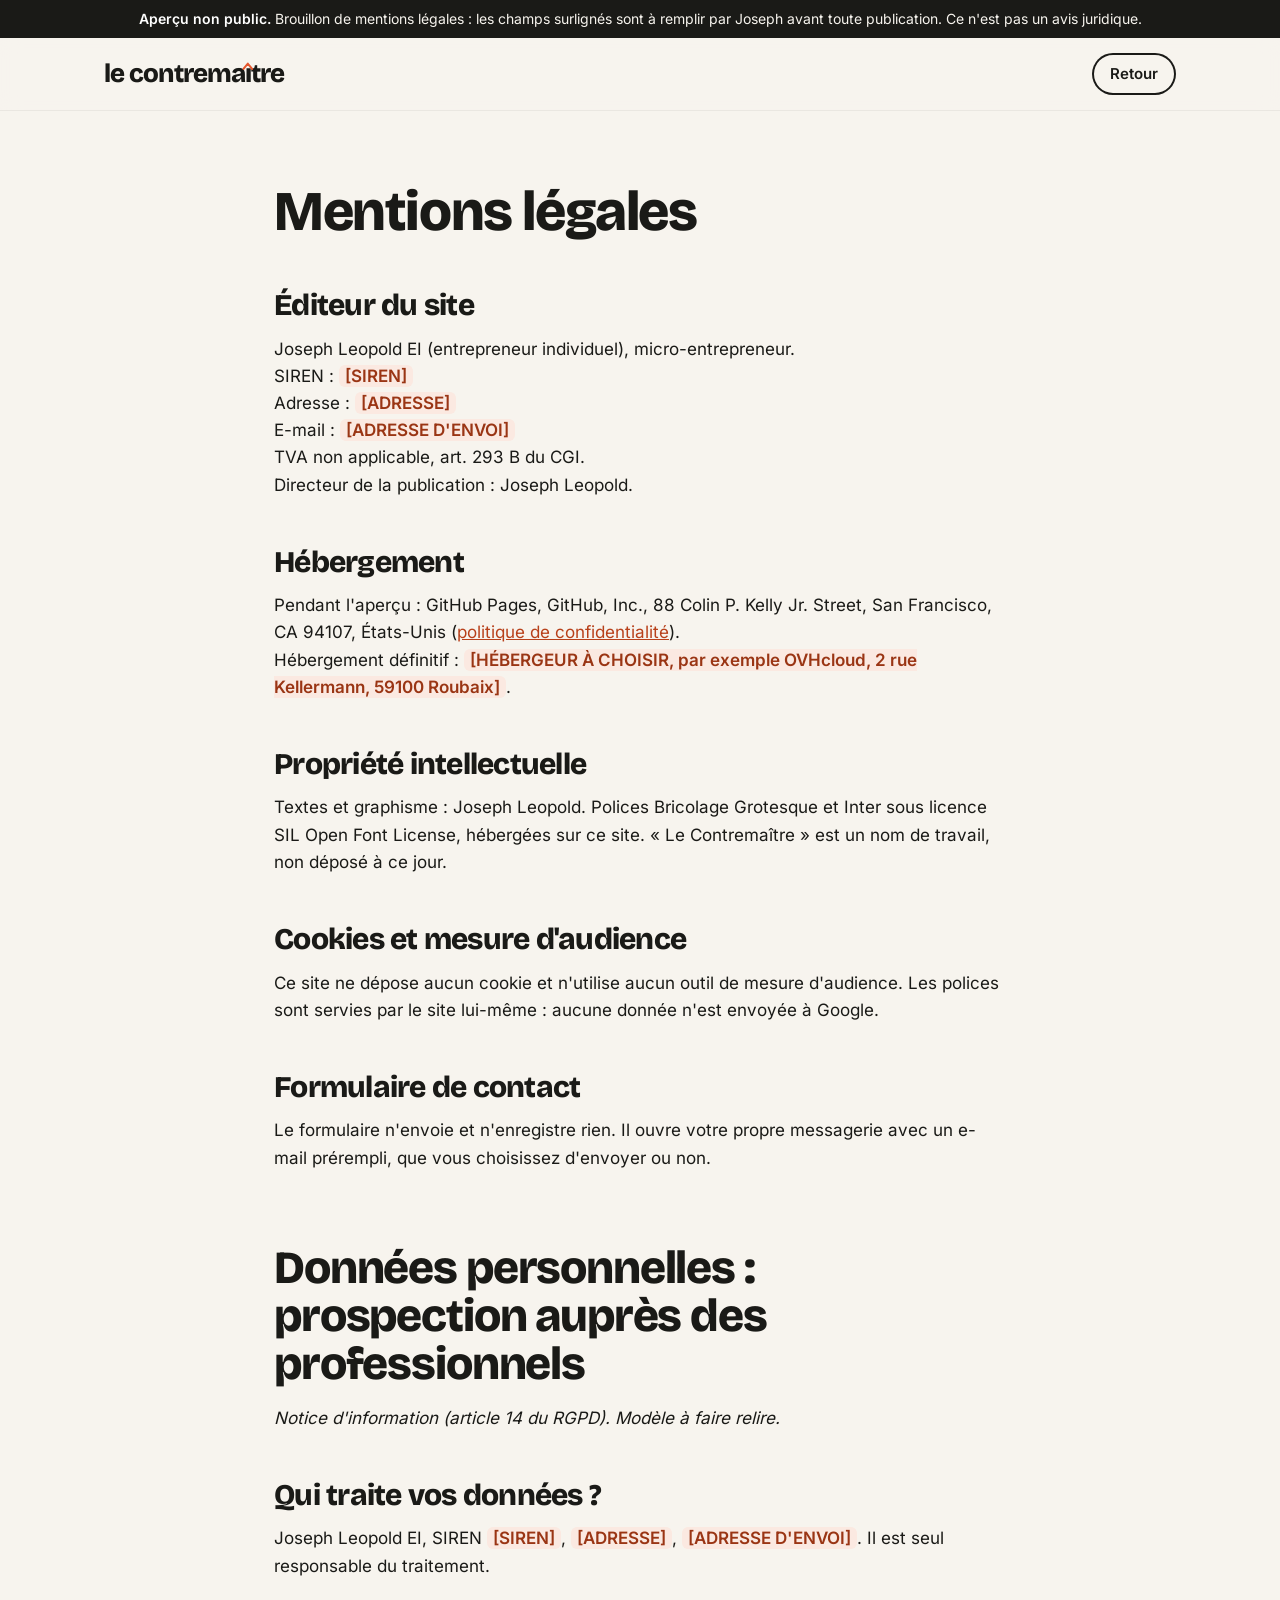
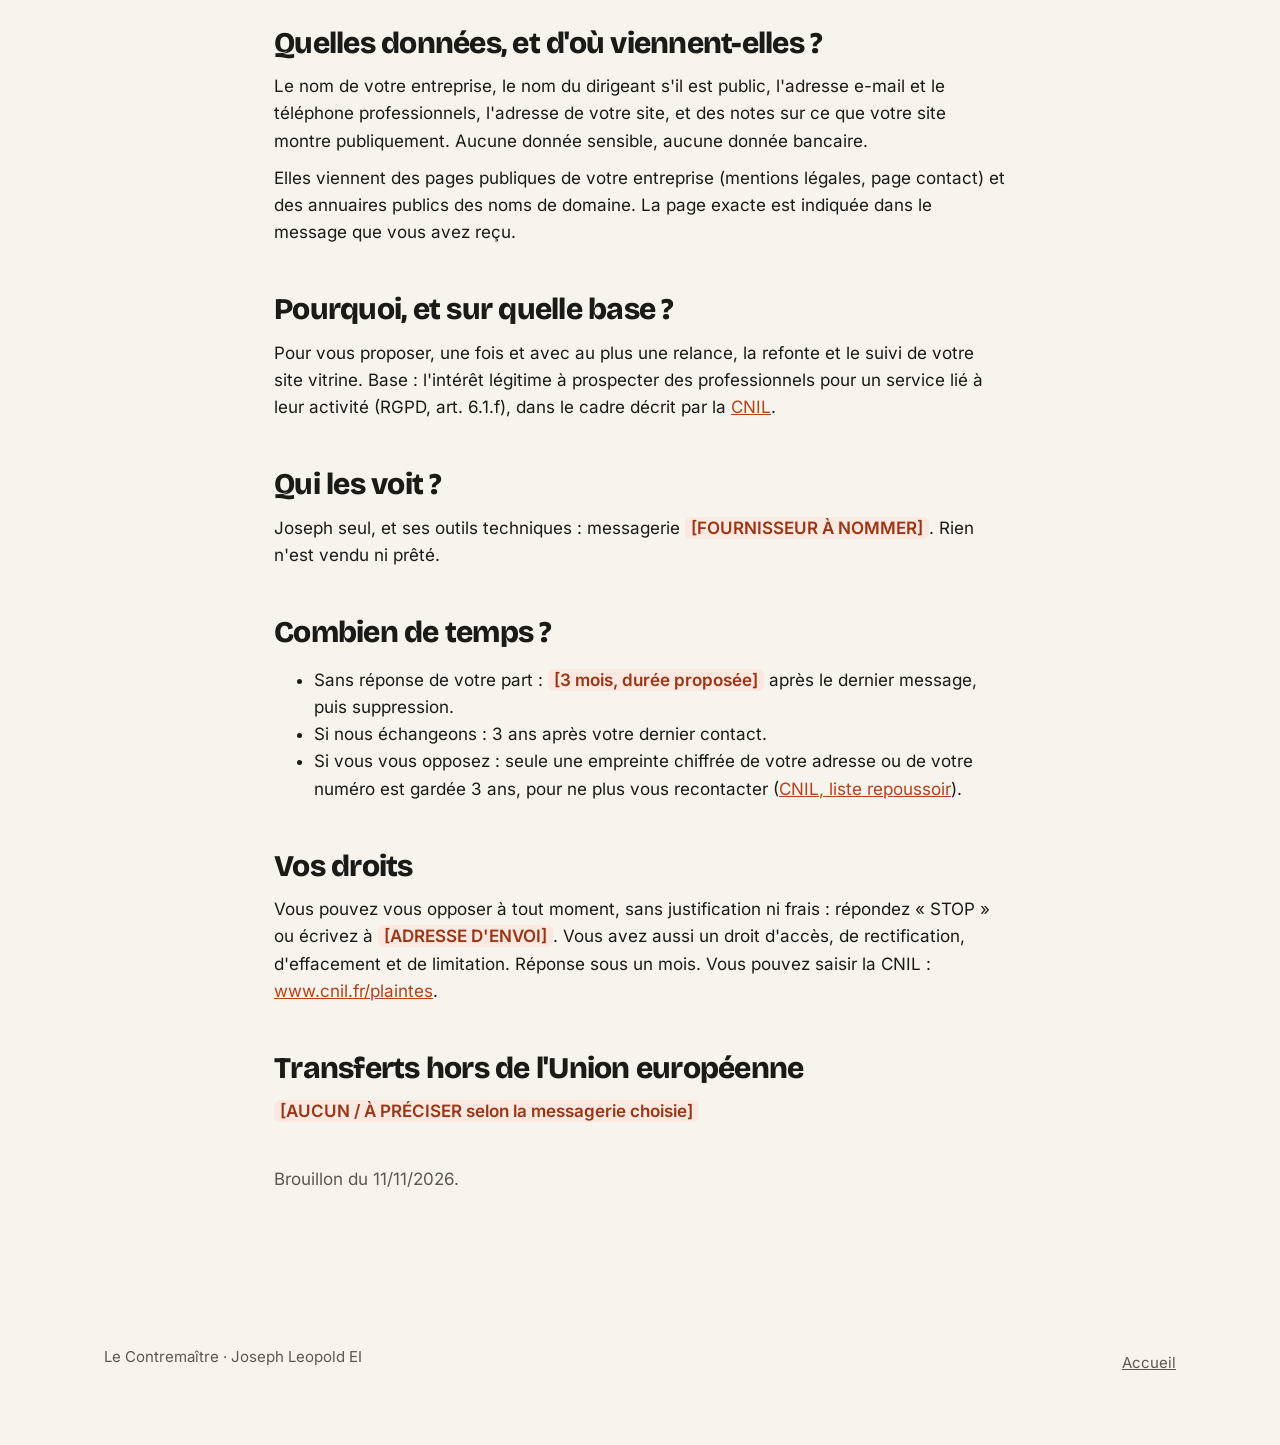
==== mentions.html @ 60250f15 "Le Contremaître : aperçu une page (local, non publié)" ====
<!DOCTYPE html>
<html lang="fr">
<head>
<meta charset="utf-8">
<meta name="viewport" content="width=device-width, initial-scale=1">
<meta name="robots" content="noindex, nofollow, noarchive">
<title>Mentions légales (brouillon) — Le Contremaître</title>
<link rel="icon" href="assets/favicon.svg" type="image/svg+xml">
<link rel="stylesheet" href="assets/fonts.css">
<link rel="stylesheet" href="assets/style.css">
<script src="assets/config.js"></script>
<style>.legal{padding:72px 0 96px}.legal .wrap{max-width:780px}.legal h2{font-size:30px;margin:48px 0 14px}.legal p,.legal li{font-size:17px}.legal p+p{margin-top:10px}.todo{background:#FBE9E1;color:#9A3514;font-weight:600;padding:1px 6px;border-radius:6px}</style>
</head>
<body>
<div class="apercu" role="note"><strong>Aperçu non public.</strong> Brouillon de mentions légales : les champs surlignés sont à remplir par Joseph avant toute publication. Ce n'est pas un avis juridique.</div>
<header class="site"><div class="wrap"><a class="logo" href="index.html">le contrema<span class="i">ı</span>tre</a><a class="btn ghost" href="index.html" style="padding:9px 18px;font-size:15px">Retour</a></div></header>
<main class="legal"><div class="wrap">
<h1 style="font-size:clamp(36px,6vw,56px)">Mentions légales</h1>

<h2>Éditeur du site</h2>
<p>Joseph Leopold EI (entrepreneur individuel), micro-entrepreneur.<br>
SIREN : <span class="todo">[SIREN]</span><br>
Adresse : <span class="todo">[ADRESSE]</span><br>
E-mail : <span data-email class="todo">[ADRESSE D'ENVOI]</span><br>
TVA non applicable, art. 293 B du CGI.<br>
Directeur de la publication : Joseph Leopold.</p>

<h2>Hébergement</h2>
<p>Pendant l'aperçu : GitHub Pages, GitHub, Inc., 88 Colin P. Kelly Jr. Street, San Francisco, CA 94107, États-Unis (<a href="https://docs.github.com/fr/site-policy/privacy-policies/github-general-privacy-statement" rel="noopener">politique de confidentialité</a>).<br>
Hébergement définitif : <span class="todo">[HÉBERGEUR À CHOISIR, par exemple OVHcloud, 2 rue Kellermann, 59100 Roubaix]</span>.</p>

<h2>Propriété intellectuelle</h2>
<p>Textes et graphisme : Joseph Leopold. Polices Bricolage Grotesque et Inter sous licence SIL Open Font License, hébergées sur ce site. « Le Contremaître » est un nom de travail, non déposé à ce jour.</p>

<h2>Cookies et mesure d'audience</h2>
<p>Ce site ne dépose aucun cookie et n'utilise aucun outil de mesure d'audience. Les polices sont servies par le site lui-même : aucune donnée n'est envoyée à Google.</p>

<h2>Formulaire de contact</h2>
<p>Le formulaire n'envoie et n'enregistre rien. Il ouvre votre propre messagerie avec un e-mail prérempli, que vous choisissez d'envoyer ou non.</p>

<h1 style="font-size:clamp(32px,5vw,46px);margin-top:72px">Données personnelles : prospection auprès des professionnels</h1>
<p style="margin-top:16px"><em>Notice d'information (article 14 du RGPD). Modèle à faire relire.</em></p>

<h2>Qui traite vos données ?</h2>
<p>Joseph Leopold EI, SIREN <span class="todo">[SIREN]</span>, <span class="todo">[ADRESSE]</span>, <span data-email class="todo">[ADRESSE D'ENVOI]</span>. Il est seul responsable du traitement.</p>
<h2>Quelles données, et d'où viennent-elles ?</h2>
<p>Le nom de votre entreprise, le nom du dirigeant s'il est public, l'adresse e-mail et le téléphone professionnels, l'adresse de votre site, et des notes sur ce que votre site montre publiquement. Aucune donnée sensible, aucune donnée bancaire.</p>
<p>Elles viennent des pages publiques de votre entreprise (mentions légales, page contact) et des annuaires publics des noms de domaine. La page exacte est indiquée dans le message que vous avez reçu.</p>
<h2>Pourquoi, et sur quelle base ?</h2>
<p>Pour vous proposer, une fois et avec au plus une relance, la refonte et le suivi de votre site vitrine. Base : l'intérêt légitime à prospecter des professionnels pour un service lié à leur activité (RGPD, art. 6.1.f), dans le cadre décrit par la <a href="https://www.cnil.fr/fr/la-prospection-commerciale-par-courrier-electronique-sms-mms-et-automate-dappel" rel="noopener">CNIL</a>.</p>
<h2>Qui les voit ?</h2>
<p>Joseph seul, et ses outils techniques : messagerie <span class="todo">[FOURNISSEUR À NOMMER]</span>. Rien n'est vendu ni prêté.</p>
<h2>Combien de temps ?</h2>
<ul>
<li>Sans réponse de votre part : <span class="todo">[3 mois, durée proposée]</span> après le dernier message, puis suppression.</li>
<li>Si nous échangeons : 3 ans après votre dernier contact.</li>
<li>Si vous vous opposez : seule une empreinte chiffrée de votre adresse ou de votre numéro est gardée 3 ans, pour ne plus vous recontacter (<a href="https://www.cnil.fr/fr/comment-utiliser-une-liste-repoussoir-pour-respecter-lopposition-la-prospection" rel="noopener">CNIL, liste repoussoir</a>).</li>
</ul>
<h2>Vos droits</h2>
<p>Vous pouvez vous opposer à tout moment, sans justification ni frais : répondez « STOP » ou écrivez à <span data-email class="todo">[ADRESSE D'ENVOI]</span>. Vous avez aussi un droit d'accès, de rectification, d'effacement et de limitation. Réponse sous un mois. Vous pouvez saisir la CNIL : <a href="https://www.cnil.fr/fr/plaintes" rel="noopener">www.cnil.fr/plaintes</a>.</p>
<h2>Transferts hors de l'Union européenne</h2>
<p><span class="todo">[AUCUN / À PRÉCISER selon la messagerie choisie]</span></p>
<p style="margin-top:40px" class="note">Brouillon du 11/11/2026.</p>
</div></main>
<footer><div class="wrap"><span>Le Contremaître · Joseph Leopold EI</span><span><a href="index.html">Accueil</a></span></div></footer>
<script src="assets/main.js"></script>
</body></html>
---- assets/fonts.css ----
@font-face{font-family: 'Bricolage Grotesque';
  font-style: normal;
  font-weight: 500;
  font-stretch: 100%;
  font-display: swap;
  src: url(../fonts/BricolageGrotesque-latin-ext.woff2) format('woff2');
  unicode-range: U+0100-02BA, U+02BD-02C5, U+02C7-02CC, U+02CE-02D7, U+02DD-02FF, U+0304, U+0308, U+0329, U+1D00-1DBF, U+1E00-1E9F, U+1EF2-1EFF, U+2020, U+20A0-20AB, U+20AD-20C4, U+2113, U+2C60-2C7F, U+A720-A7FF;}
@font-face{font-family: 'Bricolage Grotesque';
  font-style: normal;
  font-weight: 500;
  font-stretch: 100%;
  font-display: swap;
  src: url(../fonts/BricolageGrotesque-latin.woff2) format('woff2');
  unicode-range: U+0000-00FF, U+0131, U+0152-0153, U+02BB-02BC, U+02C6, U+02DA, U+02DC, U+0304, U+0308, U+0329, U+2000-206F, U+20AC, U+2122, U+2191, U+2193, U+2212, U+2215, U+FEFF, U+FFFD;}
@font-face{font-family: 'Bricolage Grotesque';
  font-style: normal;
  font-weight: 700;
  font-stretch: 100%;
  font-display: swap;
  src: url(../fonts/BricolageGrotesque-latin-ext.woff2) format('woff2');
  unicode-range: U+0100-02BA, U+02BD-02C5, U+02C7-02CC, U+02CE-02D7, U+02DD-02FF, U+0304, U+0308, U+0329, U+1D00-1DBF, U+1E00-1E9F, U+1EF2-1EFF, U+2020, U+20A0-20AB, U+20AD-20C4, U+2113, U+2C60-2C7F, U+A720-A7FF;}
@font-face{font-family: 'Bricolage Grotesque';
  font-style: normal;
  font-weight: 700;
  font-stretch: 100%;
  font-display: swap;
  src: url(../fonts/BricolageGrotesque-latin.woff2) format('woff2');
  unicode-range: U+0000-00FF, U+0131, U+0152-0153, U+02BB-02BC, U+02C6, U+02DA, U+02DC, U+0304, U+0308, U+0329, U+2000-206F, U+20AC, U+2122, U+2191, U+2193, U+2212, U+2215, U+FEFF, U+FFFD;}
@font-face{font-family: 'Bricolage Grotesque';
  font-style: normal;
  font-weight: 800;
  font-stretch: 100%;
  font-display: swap;
  src: url(../fonts/BricolageGrotesque-latin-ext.woff2) format('woff2');
  unicode-range: U+0100-02BA, U+02BD-02C5, U+02C7-02CC, U+02CE-02D7, U+02DD-02FF, U+0304, U+0308, U+0329, U+1D00-1DBF, U+1E00-1E9F, U+1EF2-1EFF, U+2020, U+20A0-20AB, U+20AD-20C4, U+2113, U+2C60-2C7F, U+A720-A7FF;}
@font-face{font-family: 'Bricolage Grotesque';
  font-style: normal;
  font-weight: 800;
  font-stretch: 100%;
  font-display: swap;
  src: url(../fonts/BricolageGrotesque-latin.woff2) format('woff2');
  unicode-range: U+0000-00FF, U+0131, U+0152-0153, U+02BB-02BC, U+02C6, U+02DA, U+02DC, U+0304, U+0308, U+0329, U+2000-206F, U+20AC, U+2122, U+2191, U+2193, U+2212, U+2215, U+FEFF, U+FFFD;}
@font-face{font-family: 'Inter';
  font-style: normal;
  font-weight: 400;
  font-display: swap;
  src: url(../fonts/Inter-latin-ext.woff2) format('woff2');
  unicode-range: U+0100-02BA, U+02BD-02C5, U+02C7-02CC, U+02CE-02D7, U+02DD-02FF, U+0304, U+0308, U+0329, U+1D00-1DBF, U+1E00-1E9F, U+1EF2-1EFF, U+2020, U+20A0-20AB, U+20AD-20C4, U+2113, U+2C60-2C7F, U+A720-A7FF;}
@font-face{font-family: 'Inter';
  font-style: normal;
  font-weight: 400;
  font-display: swap;
  src: url(../fonts/Inter-latin.woff2) format('woff2');
  unicode-range: U+0000-00FF, U+0131, U+0152-0153, U+02BB-02BC, U+02C6, U+02DA, U+02DC, U+0304, U+0308, U+0329, U+2000-206F, U+20AC, U+2122, U+2191, U+2193, U+2212, U+2215, U+FEFF, U+FFFD;}
@font-face{font-family: 'Inter';
  font-style: normal;
  font-weight: 500;
  font-display: swap;
  src: url(../fonts/Inter-latin-ext.woff2) format('woff2');
  unicode-range: U+0100-02BA, U+02BD-02C5, U+02C7-02CC, U+02CE-02D7, U+02DD-02FF, U+0304, U+0308, U+0329, U+1D00-1DBF, U+1E00-1E9F, U+1EF2-1EFF, U+2020, U+20A0-20AB, U+20AD-20C4, U+2113, U+2C60-2C7F, U+A720-A7FF;}
@font-face{font-family: 'Inter';
  font-style: normal;
  font-weight: 500;
  font-display: swap;
  src: url(../fonts/Inter-latin.woff2) format('woff2');
  unicode-range: U+0000-00FF, U+0131, U+0152-0153, U+02BB-02BC, U+02C6, U+02DA, U+02DC, U+0304, U+0308, U+0329, U+2000-206F, U+20AC, U+2122, U+2191, U+2193, U+2212, U+2215, U+FEFF, U+FFFD;}
@font-face{font-family: 'Inter';
  font-style: normal;
  font-weight: 600;
  font-display: swap;
  src: url(../fonts/Inter-latin-ext.woff2) format('woff2');
  unicode-range: U+0100-02BA, U+02BD-02C5, U+02C7-02CC, U+02CE-02D7, U+02DD-02FF, U+0304, U+0308, U+0329, U+1D00-1DBF, U+1E00-1E9F, U+1EF2-1EFF, U+2020, U+20A0-20AB, U+20AD-20C4, U+2113, U+2C60-2C7F, U+A720-A7FF;}
@font-face{font-family: 'Inter';
  font-style: normal;
  font-weight: 600;
  font-display: swap;
  src: url(../fonts/Inter-latin.woff2) format('woff2');
  unicode-range: U+0000-00FF, U+0131, U+0152-0153, U+02BB-02BC, U+02C6, U+02DA, U+02DC, U+0304, U+0308, U+0329, U+2000-206F, U+20AC, U+2122, U+2191, U+2193, U+2212, U+2215, U+FEFF, U+FFFD;}
---- assets/style.css ----
:root{
  --craie:#F7F4EE;--encre:#1A1A17;--chantier:#E4572E;--brique:#B8401A;--brique-fonce:#9A3514;
  --platre:#ECE6DB;--ardoise:#5C5850;--blanc:#fff;
  --r:24px;--max:1120px;
  --toit:url("data:image/svg+xml,%3Csvg xmlns='http://www.w3.org/2000/svg' viewBox='0 0 40 40'%3E%3Cpath d='M4 30 L20 12 L36 30' fill='none' stroke='%23E4572E' stroke-width='7' stroke-linecap='round' stroke-linejoin='round'/%3E%3C/svg%3E");
}
*{box-sizing:border-box}
html{scroll-behavior:smooth;scroll-padding-top:84px}
body{margin:0;background:var(--craie);color:var(--encre);font:400 18px/1.6 Inter,system-ui,sans-serif;-webkit-font-smoothing:antialiased}
img,svg{max-width:100%;display:block}
a{color:var(--brique)}
a:hover{color:var(--brique-fonce)}
:focus-visible{outline:3px solid var(--brique);outline-offset:3px;border-radius:6px}
h1,h2,h3{font-family:'Bricolage Grotesque',Inter,sans-serif;letter-spacing:-.025em;line-height:1.05;margin:0}
h1{font-weight:800;font-size:clamp(42px,7.4vw,88px)}
h2{font-weight:800;font-size:clamp(34px,5vw,56px)}
h3{font-weight:700;font-size:24px;letter-spacing:-.01em;line-height:1.2}
p{margin:0}
.wrap{max-width:var(--max);margin:0 auto;padding:0 24px}
.skip{position:absolute;left:-999px;top:8px;background:var(--encre);color:#fff;padding:10px 16px;border-radius:999px;z-index:20}
.skip:focus{left:8px}

/* Bandeau aperçu */
.apercu{background:var(--encre);color:var(--craie);font-size:14px;line-height:1.45;text-align:center;padding:9px 16px}
.apercu strong{color:#fff}

/* En-tête */
header.site{position:sticky;top:0;z-index:10;background:rgba(247,244,238,.92);backdrop-filter:saturate(1.2) blur(10px);border-bottom:1px solid rgba(26,26,23,.06)}
header .wrap{display:flex;align-items:center;justify-content:space-between;height:72px}
.logo{padding:10px 0;font-family:'Bricolage Grotesque';font-weight:800;font-size:26px;letter-spacing:-.035em;color:var(--encre);text-decoration:none;white-space:nowrap;line-height:1}
.logo:hover{color:var(--encre)}
.i{position:relative;display:inline-block}
.i::before{content:"";position:absolute;left:50%;top:-.04em;width:.44em;height:.44em;transform:translateX(-50%);background:no-repeat center/100% var(--toit)}
nav.primary{display:flex;gap:28px;align-items:center}
nav.primary a{color:var(--encre);text-decoration:none;font-weight:500;font-size:16px}
nav.primary a:hover{color:var(--brique)}
.menu-toggle{display:none}

/* Boutons */
.btn{display:inline-flex;align-items:center;justify-content:center;gap:10px;background:var(--brique);color:#fff!important;text-decoration:none;font-weight:600;font-size:17px;padding:16px 26px;border-radius:999px;border:0;cursor:pointer;font-family:inherit;transition:background .15s,transform .15s}
.btn:hover{background:var(--brique-fonce);transform:translateY(-1px)}
.btn.ghost{background:transparent;color:var(--encre)!important;box-shadow:inset 0 0 0 2px var(--encre)}
.btn.ghost:hover{background:var(--encre);color:#fff!important}
nav.primary .btn{padding:11px 20px;font-size:15px}

/* Sections */
section{padding:112px 0}
.eyebrow{font-size:14px;font-weight:600;letter-spacing:.14em;text-transform:uppercase;color:var(--ardoise);margin-bottom:20px;display:flex;align-items:center;gap:10px}
.eyebrow::before{content:"";width:18px;height:18px;background:no-repeat center/100% var(--toit)}
.lead{font-size:clamp(19px,2.1vw,23px);line-height:1.55;color:var(--ardoise);max-width:720px}
.src{font-size:13px;color:var(--ardoise)}
.src a{color:var(--ardoise)}

/* Accueil */
.hero{padding:96px 0 88px}
.hero h1{max-width:900px;font-size:clamp(42px,6.4vw,76px)}
.hero-grid{display:grid;grid-template-columns:1.35fr 1fr;gap:56px;align-items:center}
.fiche{margin:0;background:#fff;border-radius:28px;padding:30px 30px 18px;box-shadow:0 1px 0 rgba(0,0,0,.03),0 24px 60px rgba(26,26,23,.10);transform:rotate(1.2deg)}
.fiche figcaption{font-size:13px;font-weight:600;letter-spacing:.12em;text-transform:uppercase;color:var(--ardoise);margin-bottom:14px}
.fiche dl{margin:0}
.fiche dl div{display:flex;justify-content:space-between;gap:16px;padding:13px 0;border-top:1px solid #EFEAE1;font-size:16px}
.fiche dt{color:var(--ardoise);white-space:nowrap}
.fiche dd{margin:0;font-weight:600;text-align:right;display:flex;align-items:center;gap:8px}

.hero h1 em{font-style:normal;color:var(--brique)}
.hero .lead{margin-top:28px}
.hero .ctas{margin-top:40px;display:flex;flex-wrap:wrap;gap:14px}
.facts{margin-top:72px;display:grid;grid-template-columns:repeat(4,1fr);gap:14px;list-style:none;padding:0}
.facts li{background:var(--blanc);border-radius:20px;padding:22px 22px 24px;box-shadow:0 1px 0 rgba(0,0,0,.03),0 10px 30px rgba(26,26,23,.05)}
.facts b{display:block;font-family:'Bricolage Grotesque';font-size:22px;font-weight:700;letter-spacing:-.01em;line-height:1.15;margin-bottom:6px}
.facts .d{font-size:15px;color:var(--ardoise);line-height:1.45;display:block}

/* Mission */
.mission{background:var(--encre);color:var(--craie)}
.mission .eyebrow{color:#C9C3B8}
.mission h2{color:#fff;max-width:880px}
.mission .cols{margin-top:56px;display:grid;grid-template-columns:repeat(3,minmax(0,1fr));gap:40px}
.mission .cols p{color:#D9D3C8;font-size:17px}
.mission .cols h3{color:#fff;margin-bottom:12px}
.mission .src,.mission .src a{color:#B5AFA4}

/* Offre */
.offre .grid{margin-top:56px;display:grid;grid-template-columns:1.05fr 1fr;gap:20px;align-items:start}
.card{background:var(--blanc);border-radius:var(--r);padding:40px;box-shadow:0 1px 0 rgba(0,0,0,.03),0 14px 44px rgba(26,26,23,.06)}
.prix{font-family:'Bricolage Grotesque';font-weight:800;font-size:clamp(56px,8vw,84px);letter-spacing:-.04em;line-height:1}
.prix-sous{color:var(--ardoise);margin-top:8px}
.statut{display:inline-block;margin-top:16px;font-size:14px;font-weight:600;background:#FBE9E1;color:var(--brique-fonce);padding:6px 12px;border-radius:999px}
.conditions{list-style:none;padding:0;margin:28px 0 0;display:grid;gap:12px}
.conditions li{padding-left:30px;position:relative}
.conditions li::before{content:"";position:absolute;left:0;top:.45em;width:16px;height:16px;background:no-repeat center/100% var(--toit)}
.inclus h3{margin-bottom:16px}
.inclus ul{margin:0 0 28px;padding-left:20px}
.inclus li{margin:6px 0}
.inclus .non{color:var(--ardoise)}
.zone{margin-top:20px;background:var(--platre);border-radius:var(--r);padding:32px 40px;display:grid;grid-template-columns:auto 1fr;gap:24px;align-items:center}
.zone b{font-family:'Bricolage Grotesque';font-size:24px;letter-spacing:-.01em}

/* 3 actions */
.etapes{margin-top:56px;display:grid;grid-template-columns:repeat(3,1fr);gap:20px;list-style:none;padding:0;counter-reset:e}
.etapes li{background:var(--blanc);border-radius:var(--r);padding:36px 32px 34px;box-shadow:0 1px 0 rgba(0,0,0,.03),0 14px 44px rgba(26,26,23,.06);counter-increment:e;position:relative}
.etapes li::before{content:counter(e);font-family:'Bricolage Grotesque';font-weight:800;font-size:64px;line-height:1;color:var(--encre);display:block;margin-bottom:18px;letter-spacing:-.04em}
.etapes .temps{display:inline-block;margin-top:16px;font-size:14px;font-weight:600;color:var(--ardoise);background:var(--craie);border-radius:999px;padding:5px 12px}
.etapes p{margin-top:10px;color:var(--ardoise);font-size:17px}
.moi{margin-top:20px;display:grid;grid-template-columns:1fr 1fr;gap:20px}
.moi .card{box-shadow:none;background:transparent;border:2px solid var(--platre)}
.moi ul{margin:14px 0 0;padding-left:20px}
.moi li{margin:6px 0;font-size:17px}

/* À propos */
.apropos .grid{display:grid;grid-template-columns:.8fr 1.2fr;gap:64px;align-items:start}
.portrait{aspect-ratio:4/5;border-radius:var(--r);background:var(--platre);display:flex;flex-direction:column;justify-content:flex-end;padding:28px;position:relative;overflow:hidden}
.portrait .init{position:absolute;inset:0;display:grid;place-items:center;font-family:'Bricolage Grotesque';font-weight:800;font-size:120px;color:#D8D0C2;letter-spacing:-.05em}
.portrait p{position:relative;font-size:14px;color:var(--ardoise)}
.apropos .texte p{font-size:19px;margin-top:18px}
.apropos .texte p:first-of-type{margin-top:28px}
.signature{margin-top:32px;font-family:'Bricolage Grotesque';font-weight:700;font-size:22px}

/* FAQ */
.faq .liste{margin-top:48px;border-top:1px solid #DDD6CA}
.faq details{border-bottom:1px solid #DDD6CA}
.faq summary{list-style:none;cursor:pointer;padding:26px 48px 26px 0;font-family:'Bricolage Grotesque';font-weight:700;font-size:21px;letter-spacing:-.01em;position:relative;line-height:1.3}
.faq summary::-webkit-details-marker{display:none}
.faq summary::after{content:"";position:absolute;right:6px;top:50%;width:20px;height:20px;margin-top:-10px;background:no-repeat center/100% var(--toit);transform:rotate(180deg);transition:transform .2s}
.faq details[open] summary::after{transform:rotate(0)}
.faq details>div{padding:0 0 28px;max-width:760px;color:#34322E}
.faq details>div p+p{margin-top:12px}

/* Contact */
.contact{background:var(--platre)}
.contact .grid{display:grid;grid-template-columns:1fr 1fr;gap:56px;align-items:start}
form{display:grid;gap:16px}
label{font-weight:600;font-size:15px;display:grid;gap:6px}
input,textarea{font:inherit;font-size:17px;padding:14px 16px;border-radius:14px;border:1.5px solid #CFC7B9;background:#fff;color:var(--encre)}
input:focus,textarea:focus{outline:3px solid var(--brique);outline-offset:1px;border-color:transparent}
.note{font-size:14px;color:var(--ardoise)}

/* Pied */
footer{padding:56px 0 64px;font-size:15px;color:var(--ardoise)}
footer .wrap{display:flex;justify-content:space-between;gap:24px;flex-wrap:wrap}
footer a{color:var(--ardoise);display:inline-block;padding:6px 0}

/* Mobile */
@media (max-width:900px){
  section{padding:80px 0}
  .hero{padding:56px 0 64px}
  .facts{grid-template-columns:1fr 1fr}
  .hero-grid{grid-template-columns:1fr;gap:44px}
  .fiche{transform:none}
  .mission .cols,.etapes,.moi,.offre .grid,.apropos .grid,.contact .grid{grid-template-columns:1fr}
  .apropos .grid{gap:32px}
  .portrait{aspect-ratio:16/10}
  .zone{grid-template-columns:1fr;padding:28px}
  .card{padding:30px 26px}
  .menu-toggle{display:inline-flex;font:600 15px Inter,sans-serif;background:transparent;border:2px solid var(--encre);border-radius:999px;padding:8px 16px;color:var(--encre);cursor:pointer}
  nav.primary{display:none;position:absolute;top:72px;left:0;right:0;background:var(--craie);flex-direction:column;align-items:flex-start;padding:16px 24px 28px;gap:18px;border-bottom:1px solid #DDD6CA}
  nav.primary.open{display:flex}
}
@media (max-width:480px){
  .facts{grid-template-columns:1fr}
  .logo{font-size:23px}
  .hero .ctas .btn{width:100%}
}
@media (prefers-reduced-motion:reduce){html{scroll-behavior:auto}.btn{transition:none}}

.todo{background:#FBE9E1;color:#9A3514;font-weight:600;padding:1px 6px;border-radius:6px}
#form-etat:empty{display:none}
#form-etat{color:#9A3514;font-weight:600}
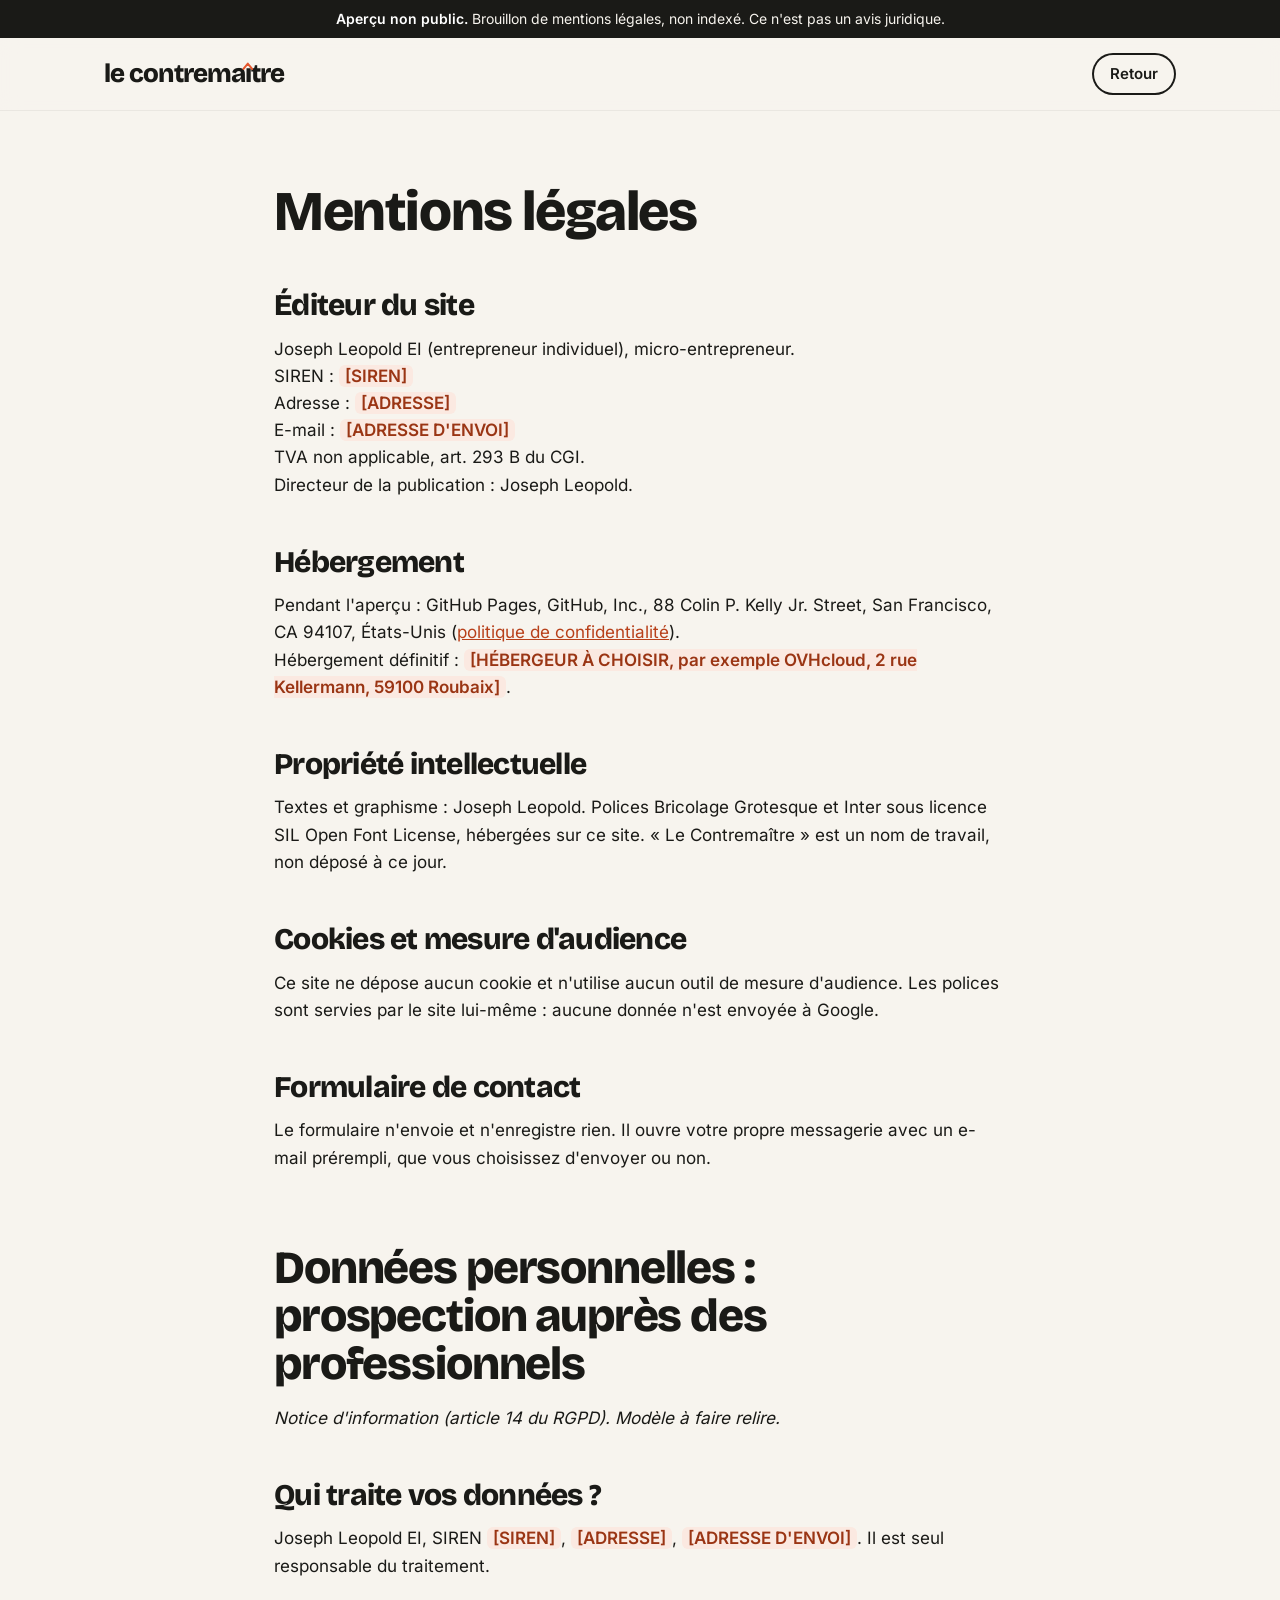
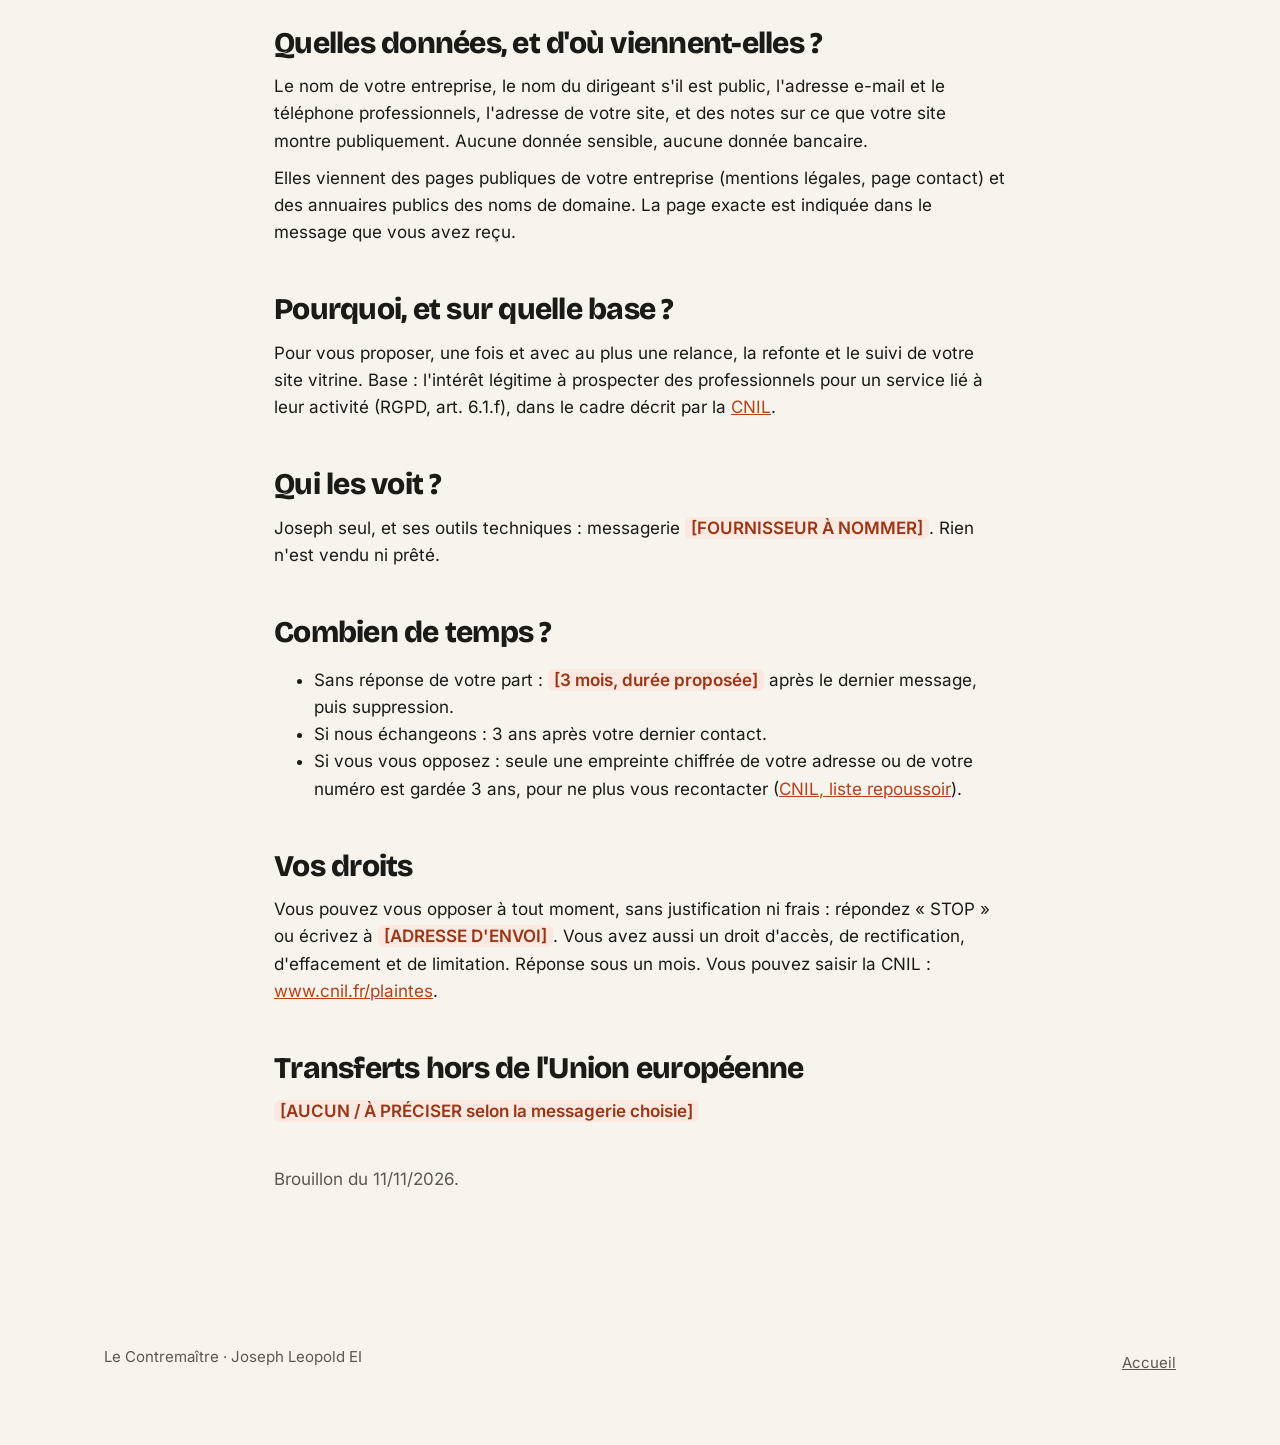
==== commit e829329a: "Aperçu : texte plus court, voix vous/je, site neutre sur Solocal. Notes internes retirées de l'affic" ====
--- a/mentions.html
+++ b/mentions.html
@@ -12,7 +12,8 @@
 <style>.legal{padding:72px 0 96px}.legal .wrap{max-width:780px}.legal h2{font-size:30px;margin:48px 0 14px}.legal p,.legal li{font-size:17px}.legal p+p{margin-top:10px}.todo{background:#FBE9E1;color:#9A3514;font-weight:600;padding:1px 6px;border-radius:6px}</style>
 </head>
 <body>
-<div class="apercu" role="note"><strong>Aperçu non public.</strong> Brouillon de mentions légales : les champs surlignés sont à remplir par Joseph avant toute publication. Ce n'est pas un avis juridique.</div>
+<!-- Note interne : champs surlignés à remplir par Joseph avant publication. -->
+<div class="apercu" role="note"><strong>Aperçu non public.</strong> Brouillon de mentions légales, non indexé. Ce n'est pas un avis juridique.</div>
 <header class="site"><div class="wrap"><a class="logo" href="index.html">le contrema<span class="i">ı</span>tre</a><a class="btn ghost" href="index.html" style="padding:9px 18px;font-size:15px">Retour</a></div></header>
 <main class="legal"><div class="wrap">
 <h1 style="font-size:clamp(36px,6vw,56px)">Mentions légales</h1>
--- a/assets/style.css
+++ b/assets/style.css
@@ -101,6 +101,7 @@
 .etapes li::before{content:counter(e);font-family:'Bricolage Grotesque';font-weight:800;font-size:64px;line-height:1;color:var(--encre);display:block;margin-bottom:18px;letter-spacing:-.04em}
 .etapes .temps{display:inline-block;margin-top:16px;font-size:14px;font-weight:600;color:var(--ardoise);background:var(--craie);border-radius:999px;padding:5px 12px}
 .etapes p{margin-top:10px;color:var(--ardoise);font-size:17px}
+.comment .wrap > p{margin-top:36px;max-width:760px;font-size:18px}
 .moi{margin-top:20px;display:grid;grid-template-columns:1fr 1fr;gap:20px}
 .moi .card{box-shadow:none;background:transparent;border:2px solid var(--platre)}
 .moi ul{margin:14px 0 0;padding-left:20px}
